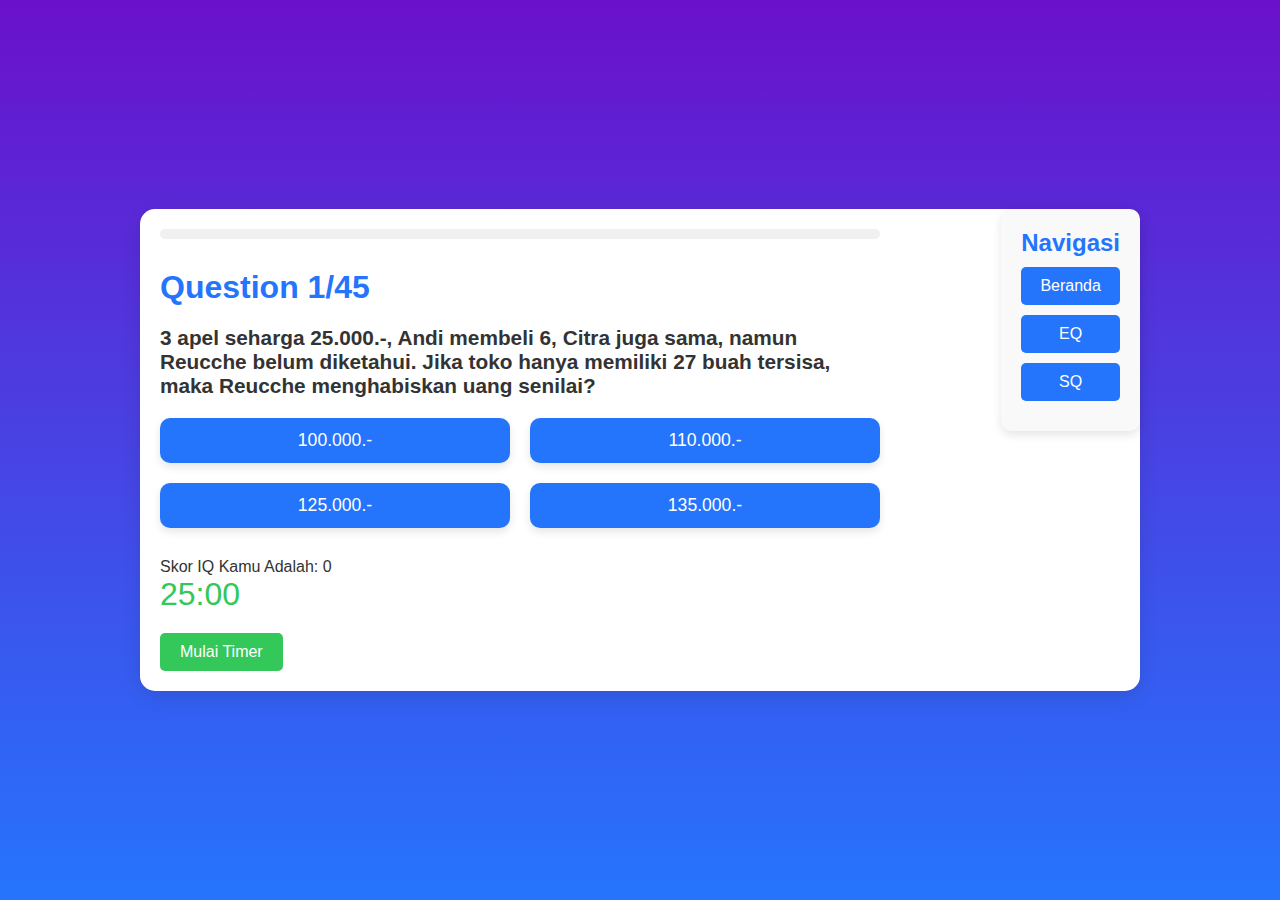
==== test.html @ 033f5ade "Add files via upload" ====
<!DOCTYPE html>
<html lang="en">
<head>
    <meta charset="UTF-8">
    <meta name="viewport" content="width=device-width, initial-scale=1.0">
    <title>IQ Test</title>
    <style>
        /* Reset dasar */
        * {
            margin: 0;
            padding: 0;
            box-sizing: border-box;
        }
        body {
            font-family: 'Arial', sans-serif;
            background: linear-gradient(to bottom, #6a11cb, #2575fc);
            color: #fff;
            display: flex;
            justify-content: center;
            align-items: center;
            min-height: 100vh;
            padding: 20px;
            overflow-x: hidden;
        }
        .container {
            max-width: 1000px;
            width: 100%;
            background: #fff;
            padding: 20px;
            border-radius: 15px;
            box-shadow: 0 6px 18px rgba(0, 0, 0, 0.1);
            display: flex;
            flex-direction: row;
            gap: 20px;
            color: #333;
            position: relative;
        }
        .content {
            flex: 3;
            max-width: 75%;
        }
        .navigation {
            flex: 1;
            max-width: 25%;
            background: #f9f9f9;
            padding: 20px;
            border-radius: 10px;
            box-shadow: 0 4px 10px rgba(0, 0, 0, 0.1);
            position: absolute;
            top: 0;
            right: 0;
        }
        .navigation h2 {
            font-size: 1.5rem;
            margin-bottom: 10px;
            color: #2575fc;
        }
        .navigation .nav-item {
            margin: 10px 0;
        }
        .navigation .nav-item a {
            display: block;
            text-decoration: none;
            background: #2575fc;
            color: #fff;
            padding: 10px 15px;
            border-radius: 5px;
            transition: all 0.3s ease;
        }
        .navigation .nav-item a:hover {
            background: #6a11cb;
        }
        h1 {
            font-size: 2rem;
            margin-bottom: 20px;
            color: #2575fc;
        }
        .timer {
            font-size: 2rem;
            margin-bottom: 20px;
            color: #34c759;
        }
        .progress-bar-container {
            width: 100%;
            background: #f0f0f0;
            height: 10px;
            border-radius: 50px;
            margin-bottom: 30px;
        }
        .progress-bar {
            width: 0;
            height: 100%;
            background: green;
            border-radius: 50px;
            transition: width 0.4s ease, background-color 0.4s ease;
        }
        .question {
            font-size: 1.3rem;
            margin-bottom: 20px;
            font-weight: bold;
        }
        .options {
            display: grid;
            gap: 20px;
            grid-template-columns: 1fr 1fr;
            margin-bottom: 30px;
        }
        .options button {
            background: #2575fc;
            color: #fff;
            border: none;
            padding: 12px;
            font-size: 1.1rem;
            border-radius: 10px;
            cursor: pointer;
            transition: all 0.3s ease;
            box-shadow: 0 4px 8px rgba(0, 0, 0, 0.1);
        }
        .options button:hover {
            background: #6a11cb;
            transform: scale(1.05);
        }
        .options button:active {
            background: #4c88d6;
            transform: scale(1);
        }
        .email-container {
            margin-top: 20px;
            text-align: left;
        }
        .email-container label {
            font-size: 1rem;
            color: #333;
        }
        .email-container input {
            width: 100%;
            padding: 10px;
            margin: 10px 0;
            border-radius: 5px;
            border: 1px solid #ccc;
            font-size: 1rem;
        }
        .email-container .checkbox {
            display: flex;
            align-items: center;
        }
        .email-container .checkbox input {
            margin-right: 10px;
        }
        .email-container button {
            background: #34c759;
            color: #fff;
            border: none;
            padding: 10px 20px;
            font-size: 1rem;
            border-radius: 5px;
            cursor: pointer;
            transition: all 0.3s ease;
        }
        .email-container button:hover {
            background: #2bb54a;
        }
        @media screen and (max-width: 768px) {
            .container {
                flex-direction: column;
                align-items: center;
            }
            .content {
                max-width: 100%;
            }
            .navigation {
                position: static;
                max-width: 100%;
                margin-top: 20px;
            }
        }
    </style>
</head>
<body>
    <div class="container">
        <div class="content">
            <div class="progress-bar-container">
                <div class="progress-bar"></div>
            </div>
            <h1>Question <span id="question-number">1</span>/45</h1>
            <div class="question" id="question-text">Loading question...</div>
            <div class="options" id="options-container"></div>
            <div class="iq-result-container">
                <p>Skor IQ Kamu Adalah: <span id="iq-score" class="iq-score">0</span></p>
            </div>
            <!-- Timer Display -->
            <div class="timer" id="timer">25:00</div>
            <div class="email-container">
                <button id="start-timer-btn">Mulai Timer</button>
            </div>
        </div>
        <div class="navigation">
            <h2>Navigasi</h2>
            <div class="nav-item"><a href="/index.html" align="center">Beranda</a></div>
            <div class="nav-item"><a href="/test/test2.html"align="center">EQ</a></div>
            <div class="nav-item"><a href="/test/test3.html" align="center">SQ</a></div>
        </div>
    </div>

    <script>
const allQuestions = [
    { question: "4, 7, 10, 30, 50, 80, ..., 140, 180", options: ["110", "120", "115", "125"], correct: 0 },
    { question: "Jika dragon = 654312, nogard = ?", options: ["213546", "213456", "231456", "231546"], correct: 1 },
    { question: "Manakah yang salah untuk menggambarkan tajam?", options: ["durian", "pisau", "rambutan", "sangge-sangge"], correct: 2},
    { question: "Jika 3x - 7 = 11, X = ?", options: ["3", "5", "6", "7"], correct: 2 },
    { question : "3 apel seharga 25.000.-, Andi membeli 6, Citra juga sama, namun Reucche belum diketahui. Jika toko hanya memiliki 27 buah tersisa, maka Reucche menghabiskan uang senilai?", options: ["100.000.-", "110.000.-", "125.000.-", "135.000.-"], correct: 2},
    { question : "Jika Pulpen untuk menulis maka Buku untuk", options: ["mencoret", "menggambar", "mencatat", "menyetak"], correct: 0 },
    { question : "13 × (3 + 2) : 2", options: ["32", "34", "36", "39"], correct: 3},
    { question: "Jika 5 = 12, 6 = 18, maka 7 = ...", options: ["20", "21", "24", "25"], correct: 2 },
    { question: "Berapa jumlah sudut dalam segi delapan?", options: ["720", "1080", "1440", "360"], correct: 1 },
    { question: "Jika 'Arreuch' adalah kakak dari 'Gottenberg', dan 'Gottenberg' adalah anak dari 'Archuncha', apa hubungan 'Arreuch' dengan 'Archuncha'?", options: ["Ayah", "Anak", "Cucu", "Keponakan"], correct: 1 },
    { question: "Pilih kata yang tidak memiliki hubungan dengan yang lain.", options: ["Matahari", "Bulan", "Bintang", "Pohon"], correct: 3 },
    { question: "Apa angka berikutnya dalam deret 2, 6, 12, 20, ...?", options: ["30", "32", "36", "42"], correct: 1 },
    { question: "Manakah yang bukan termasuk planet?", options: ["Venus", "Mars", "Andromeda", "Saturnus"], correct: 2 },
    { question: "Jika 12:4 = 3, maka 100:25 = ...", options: ["2", "3", "4", "5"], correct: 2 },
    { question: "Apa kata yang berlawanan dengan 'ringan'?", options: ["Berat", "Panas", "Besar", "Cepat"], correct: 0 },
    { question: "Jika B = 2, C = 3, maka G = ...", options: ["5", "7", "8", "9"], correct: 1 },
    { question: "Pilih pola yang berbeda.", options: ["Segitiga", "Persegi", "Lingkaran", "Sepatu"], correct: 3 },
    { question: "Tentukan huruf kelima dalam urutan Z, Y, X, W, ...", options: ["V", "U", "T", "S"], correct: 0 },
    { question: "Apa nilai x jika 2x + 4 = 14?", options: ["4", "5", "6", "7"], correct: 1 },
    { question: "Jika 2, 3, 5, 8, 12, ..., maka angka selanjutnya adalah?", options: ["15", "17", "20", "22"], correct: 1 },
    { question: "Jika hari ini adalah Rabu, 45 hari kemudian adalah hari apa?", options: ["Jumat", "Sabtu", "Minggu", "Selasa"], correct: 1 },
    { question: "Jika A = 1, B = 2, C = 3, maka Z + Y adalah?", options: ["24", "50", "49", "51"], correct: 3 },
    { question: "Manakah di antara berikut yang berbeda?", options: ["Kayu", "Besi", "Batu", "Bunga"], correct: 3 },
    { question: "Jika Andi lebih tua dari Budi, Budi lebih tua dari Citra, dan Citra lebih tua dari Dika, siapa yang paling muda?", options: ["Budi", "Dika", "Citra", "Andi"], correct: 1 },
    { question: "Evaluasi jawaban berikut: Andi memiliki kejeniusan diatas rata-rata tapi sangat sulit berinteraksi, maka andi?", options: ["Bagus, dan sikap mungkin karena sifat", "Buruk, karena Etika & Moral lebih utama."], correct: 1 },
    { question: "Jika semua burung bisa terbang, dan burung adalah unggas, apakah unggas pasti bisa terbang?", options: ["Ya", "Tidak", "Tergantung", "Tidak ada cukup informasi"], correct: 3 },
    { question: "Apa kata yang memiliki makna kebalikan dari 'dingin'?", options: ["Hangat", "Dingin", "Panas", "Beku"], correct: 2 },
    { question: "Berapa jumlah sudut segitiga?", options: ["90°", "180°", "360°", "45°"], correct: 1 },
    { question: "Manakah yang tidak termasuk kategori buah?", options: ["Apel", "Mangga", "Tomat", "Kaktus"], correct: 3 },
    { question: "Jika buku ada di rak, rak ada di kamar, maka buku berada di ...", options: ["Kamar", "Meja", "Dapur", "Lemari"], correct: 0 },
    { question: "Jika 8 = 64, 7 = 49, maka 6 = ...", options: ["36", "30", "24", "28"], correct: 0 },
    { question: "Jika merah + biru = ungu, biru + kuning = hijau, maka merah + kuning = ...", options: ["Ungu", "Hijau", "Jingga", "Merah"], correct: 1 },
    { question: "Jika jarum jam menunjuk angka 9, sudut yang terbentuk adalah ...", options: ["45°", "90°", "180°", "270°"], correct: 1 },
    { question: "Manakah angka yang tidak termasuk dalam deret: 3, 6, 9, 12, 15, 18, 22?", options: ["3", "15", "18", "22"], correct: 3 },
    { question: "A, A, D, E, G, I, ..., L, N", options: ["I", "H", "J", "K"], correct: 2 },
    { question: "Jika A = 3, B = 4, maka C = 6, maka D = ?", options: ["4", "5", "6", "7"], correct: 3 },
    { question: "Berapa hasil dari 12 × 12?", options: ["144", "120", "136", "132"], correct: 0 },
    { question: "Analisis jawaban berikut: Andi telah sedang membeli kue bolu", options: ["Benar, karena itu adalah kebahasaan", "Salah, karena itu bukan tipe kebahasaan Bahasa Indonesia"], correct: 1 },
    { question: "Apa kebalikan dari 'besar'?", options: ["Kecil", "Pendek", "Ringan", "Cepat"], correct: 0 },
    { question: "Manakah huruf yang tidak termasuk dalam kata 'LAMPIRAN'?", options: ["L", "A", "M", "Z"], correct: 3 },
    { question: "Apa angka berikutnya dalam urutan: 5, 10, 20, 40, ...?", options: ["60", "70", "80", "90"], correct: 2 },
    { question: "Jika x + y = 10 dan y = 3, maka x = ...", options: ["7", "6", "5", "4"], correct: 0 },
    { question: "Apa angka berikutnya dalam deret: 1, 4, 9, 16, ...?", options: ["20", "26", "30", "36"], correct: 3 },
    { question: "Apa nilai logika dari 'Benar AND Salah'?", options: ["Benar", "Salah"], correct: 1 },
    { question: "Seekor ayam memiliki 2 kaki. Jika ada 5 ayam, berapa jumlah kakinya?", options: ["8", "10", "12", "14"], correct: 1 },
    { question: "Apa hasil dari 9 - 3 x 2?", options: ["3", "6", "9", "12"], correct: 0 },
    { question: "Dalam pola bilangan: 2, 4, 6, 8, ..., bilangan berikutnya adalah ...", options: ["9", "10", "11", "12"], correct: 1 },
    { question: "Jika sebuah kubus memiliki panjang rusuk 3 cm, maka volumenya adalah ...", options: ["9 cm3", "18 cm3", "27 cm3", "36 cm3"], correct: 2 },
    { question: "Dalam persamaan x + 3 = 7, nilai x adalah ...", options: ["2", "3", "4", "5"], correct: 2 },
    { question: "Dalam pola: A, B, C, ..., huruf berikutnya adalah ...", options: ["D", "E", "F", "G"], correct: 0 },
    { question: "Jika seekor siput bergerak 2 cm per menit, berapa jauh ia bergerak dalam 15 menit?", options: ["20 cm", "25 cm", "30 cm", "35 cm"], correct: 2 },
    { question: "Bilangan apa yang kurang dari 5 dan lebih besar dari 3?", options: ["2", "3", "4", "5"], correct: 2 },
    { question: "Jika 2^x = 16, maka nilai x adalah ...", options: ["2", "3", "4", "5"], correct: 2 },
    { question: "Dalam urutan Fibonacci: 1, 1, 2, 3, 5, ..., bilangan berikutnya adalah ...", options: ["5", "8", "13", "21"], correct: 1 },
    { question: "Sebuah lingkaran memiliki diameter 14 cm. Berapakah kelilingnya (gunakan pi = 22/7)?", options: ["44 cm", "88 cm", "154 cm", "308 cm"], correct: 1 },
    { question: "Dalam sistem biner, bilangan 1010 sama dengan ... dalam desimal", options: ["8", "10", "12", "14"], correct: 1 },
    { question: "Bentuk geometri dengan 4 sisi yang sama panjang disebut ...", options: ["Persegi", "Segitiga", "Lingkaran", "Trapesium"], correct: 0 },
    { question: "Angka apa yang muncul setelah 14 dalam urutan bilangan genap?", options: ["15", "16", "17", "18"], correct: 1 },
    { question: "Apa nilai logika dari 'Benar AND Salah'?", options: ["Benar", "Salah"], correct: 1 },
    { question: "Dina memiliki 3 apel dan memberikan 1 kepada Toni. Berapa apel yang tersisa?", options: ["1", "2", "3", "4"], correct: 1 },
    { question: "Jika A = 2 dan B = 3, maka nilai dari A x B adalah ...", options: ["5", "6", "7", "8"], correct: 1 },
    { question: "Jika hari ini adalah Jumat, maka 15 hari sebelumnya adalah ...", options: ["Senin", "Selasa", "Rabu", "Kamis"], correct: 3 },
    { question: "Jika kecepatan cahaya adalah 300.000 km/s, berapa jarak yang ditempuh dalam 5 detik?", options: ["1.500.000 km", "1.200.000 km", "1.800.000 km", "2.000.000 km"], correct: 0 },
    { question: "Jika sebuah segitiga memiliki sudut 90 derajat, maka disebut ...", options: ["Segitiga siku-siku", "Segitiga sama sisi", "Segitiga lancip", "Segitiga tumpul"], correct: 0 },
    { question: "Dalam bahasa pemrograman, perintah 'while' digunakan untuk ...", options: ["Percabangan", "Pengulangan", "Deklarasi", "Pemberhentian"], correct: 1 },
    { question: "Berapa jumlah sisi pada sebuah dodekahedron?", options: ["10", "12", "14", "20"], correct: 1 },
    { question: "Seorang detektif menemukan sidik jari di tempat kejadian, tetapi tidak ada saksi mata. Apa langkah logis pertama yang harus diambil?", options: ["Menginterogasi tetangga", "Mengambil sampel DNA", "Mencocokkan sidik jari dengan database", "Mencari rekaman CCTV"], correct: 2 },
    { question: "Sebuah kapal misterius ditemukan di tengah samudra tanpa awak kapal. Apa hipotesis terbaik untuk memulai investigasi?", options: ["Kapal tenggelam sebagian", "Bajak laut menyerang", "Kerusakan mesin", "Fenomena supranatural"], correct: 1 },
    { question: "Jika seorang penulis menggunakan simbol burung untuk menggambarkan kebebasan, apa yang dapat disimpulkan tentang pendekatan literasinya?", options: ["Simbolisme", "Realisme", "Romantisme", "Naturalisme"], correct: 0 },
    { question: "Sebuah perusahaan teknologi mendadak kehilangan data pelanggan. Apa langkah terbaik untuk meminimalkan kerugian lebih lanjut?", options: ["Mengumumkan insiden kepada publik", "Melakukan audit sistem keamanan", "Menghubungi pihak berwenang", "Memulihkan data dari cadangan"], correct: 3 },
    { question: "Dalam sebuah eksperimen, seorang ilmuwan menemukan bahwa hasil pengamatan tidak sesuai hipotesis. Apa langkah berikutnya?", options: ["Mengubah data agar sesuai", "Mengulang eksperimen", "Membatalkan penelitian", "Membuat hipotesis baru"], correct: 1 },
    { question: "Sebuah komunitas mengalami penurunan populasi mendadak. Apa penyebab yang paling masuk akal untuk diteliti pertama kali?", options: ["Perubahan ekonomi", "Wabah penyakit", "Bencana alam", "Migrasi besar-besaran"], correct: 3 },
    { question: "Jika seorang seniman menggambar potret dirinya dengan latar belakang yang berubah-ubah, apa pesan yang mungkin ingin disampaikan?", options: ["Identitas yang fleksibel", "Keindahan alam", "Kesepian", "Kehidupan yang stabil"], correct: 0 },
    { question: "Seorang arkeolog menemukan artefak kuno di sebuah gua. Apa langkah pertama yang harus dilakukan untuk melindungi artefak?", options: ["Membersihkannya", "Mengukur dimensinya", "Mengamankan situs penemuan", "Mengidentifikasi usianya"], correct: 2 },
    { question: "Jika sebuah cerita menggunakan plot twist di akhir, apa tujuan utamanya?", options: ["Meningkatkan ketegangan", "Mengejutkan pembaca", "Menjelaskan alur", "Menghilangkan konflik"], correct: 1 },
    { question: "Dalam debat, seorang pembicara menggunakan data yang tidak relevan. Apa strategi terbaik untuk menanggapinya?", options: ["Mengabaikan data tersebut", "Menyerang karakter pembicara", "Menyanggah dengan data relevan", "Mengubah topik debat"], correct: 2 },
    { question: "Jika seorang filsuf menyatakan bahwa 'keberadaan mendahului esensi', ideologi apa yang dia anut?", options: ["Eksistensialisme", "Positivisme", "Materialisme", "Humanisme"], correct: 0 },
    { question: "Dalam sebuah lukisan abstrak, warna merah mendominasi. Apa interpretasi yang paling umum?", options: ["Kemarahan", "Cinta", "Kebebasan", "Kematian"], correct: 0 },
    { question: "Seorang programmer menemukan bug dalam sistem produksi. Apa langkah pertama yang harus dilakukan?", options: ["Menonaktifkan sistem", "Mengidentifikasi penyebab bug", "Membuat solusi sementara", "Melaporkan ke manajemen"], correct: 1 },
    { question: "Jika seseorang memutuskan untuk mendaki gunung tanpa persiapan, apa risiko terbesar yang akan dihadapi?", options: ["Cedera fisik", "Kehilangan arah", "Kelelahan mental", "Kehilangan persediaan"], correct: 0 },
    { question: "Seorang pemimpin menggunakan metafora dalam pidatonya. Apa tujuan utamanya?", options: ["Menghibur audiens", "Meningkatkan pemahaman", "Menunjukkan kreativitas", "Menghindari pertanyaan sulit"], correct: 1 },
    { question: "Jika sebuah novel berfokus pada perjuangan individu melawan sistem, tema apa yang diangkat?", options: ["Kebebasan", "Keadilan", "Alienasi", "Pemberontakan"], correct: 3 },
    { question: "Seorang ilmuwan menemukan mikroorganisme baru di kedalaman laut. Apa langkah terbaik untuk memulai penelitian?", options: ["Memberi nama organisme", "Menganalisis habitatnya", "Mempelajari DNA-nya", "Mempublikasikan temuan"], correct: 2 },
    { question: "Dalam drama teater, karakter utama gagal mencapai tujuannya. Apa elemen cerita yang diperkuat?", options: ["Konflik", "Klimaks", "Antagonisme", "Tragedi"], correct: 3 },
    { question: "Seorang aktivis menggunakan media sosial untuk menyebarkan pesan. Apa keuntungan utama dari pendekatan ini?", options: ["Efisiensi biaya", "Jangkauan luas", "Keamanan informasi", "Anonimitas"], correct: 1 },
    { question: "Jika sebuah eksperimen menghasilkan hasil yang sama berulang kali, apa yang dapat disimpulkan?", options: ["Kebetulan", "Keandalan", "Kelemahan metode", "Kesalahan alat"], correct: 1 },
    { question: "Dalam sebuah perdebatan, argumen yang disampaikan menggunakan emosi kuat. Apa jenis logika yang digunakan?", options: ["Logos", "Pathos", "Ethos", "Kairos"], correct: 1 },
    { question: "Seorang fotografer menggunakan kontras cahaya dalam karyanya. Apa yang ingin ditekankan?", options: ["Keseimbangan", "Tekstur", "Emosi", "Kejelasan"], correct: 2 },
    { question: "Jika seorang ekonom menyebut 'tangan tak terlihat', siapa yang ia rujuk?", options: ["John Keynes", "Adam Smith", "Karl Marx", "David Ricardo"], correct: 1 },
    { question: "Dalam ekosistem, jika predator utama punah, apa yang mungkin terjadi?", options: ["Overpopulasi mangsa", "Migrasi besar-besaran", "Keseimbangan stabil", "Penurunan mangsa"], correct: 0 },
    { question: "Seorang seniman menciptakan karya yang mengkritik norma sosial. Apa istilah yang tepat untuk seni ini?", options: ["Seni rupa murni", "Seni konseptual", "Seni kontemporer", "Seni dekoratif"], correct: 1 },
    { question: "Jika dalam diskusi, seorang peserta terus mengalihkan topik, apa tujuannya?", options: ["Menghindari kritik", "Menguasai diskusi", "Meningkatkan fokus", "Memancing emosi"], correct: 0 },
    { question: "Dalam sebuah cerita, narator tidak dapat dipercaya. Apa dampaknya bagi pembaca?", options: ["Kehilangan minat", "Menambah intrik", "Memahami cerita lebih baik", "Menciptakan simpati"], correct: 1 },
    { question: "Sebuah karya seni menunjukkan kehidupan sehari-hari tanpa modifikasi. Apa pendekatan yang digunakan?", options: ["Realisme", "Impresionisme", "Surealisme", "Ekspresionisme"], correct: 0 },
    { question: "Jika sebuah planet kehilangan atmosfernya, apa dampak terbesar pada kehidupan?", options: ["Penurunan suhu", "Hilangnya air", "Kematian makhluk hidup", "Penurunan oksigen"], correct: 2 },
    { question: "Dalam debat, apa strategi terbaik untuk menangani serangan ad hominem?", options: ["Menyerang balik", "Mengabaikan serangan", "Mengembalikan fokus ke topik", "Meminta waktu jeda"], correct: 2 },
    { question: "Seorang pemimpin tim memutuskan untuk memberikan tanggung jawab kepada anggota yang memiliki pengalaman lebih sedikit. Apa tujuan utama langkah ini?", options: ["Mengurangi beban kerja", "Melatih kemampuan anggota", "Menghindari konflik", "Mempercepat pekerjaan"], correct: 1 },
    { question: "Jika sebuah proyek mengalami keterlambatan karena sumber daya yang terbatas, apa langkah terbaik yang dapat diambil?", options: ["Mengurangi target", "Menambah sumber daya", "Meningkatkan jam kerja", "Menghentikan proyek"], correct: 1 },
    { question: "Seorang siswa diberi tugas untuk membuat presentasi tentang perubahan iklim. Apa yang harus dia lakukan terlebih dahulu?", options: ["Mengumpulkan data terpercaya", "Membuat slide presentasi", "Berlatih berbicara", "Mengatur waktu presentasi"], correct: 0 },
    { question: "Dalam sebuah diskusi kelompok, seorang anggota terus mendominasi pembicaraan. Apa tindakan terbaik dari fasilitator?", options: ["Membiarkannya berbicara", "Mengalihkan pembicaraan", "Memberikan waktu kepada anggota lain", "Mengakhiri diskusi"], correct: 2 },
    { question: "Jika seorang pelanggan mengeluh tentang produk yang rusak, apa langkah pertama yang harus dilakukan oleh tim layanan pelanggan?", options: ["Mengganti produk", "Meminta maaf dan menginvestigasi", "Menawarkan diskon", "Menyalahkan pelanggan"], correct: 1 },
    { question: "Sebuah organisasi ingin mengurangi dampak lingkungannya. Apa langkah pertama yang dapat dilakukan?", options: ["Mengurangi penggunaan plastik", "Menanam pohon", "Mengganti energi fosil dengan energi terbarukan", "Meningkatkan kesadaran karyawan"], correct: 0 },
    { question: "Jika seorang atlet gagal mencapai targetnya, apa evaluasi terbaik yang dapat dilakukan oleh pelatih?", options: ["Menambah sesi latihan", "Mengevaluasi program latihan", "Mengubah target", "Mengkritik atlet"], correct: 1 },
    { question: "Seorang siswa terus mendapatkan nilai rendah dalam matematika. Apa pendekatan terbaik yang harus diambil guru?", options: ["Memberikan tugas tambahan", "Memahami kesulitan siswa", "Mengurangi materi yang diajarkan", "Memberikan ujian ulang"], correct: 1 },
    { question: "Dalam sebuah eksperimen, hasil yang diperoleh tidak sesuai dengan hipotesis. Apa yang harus dilakukan?", options: ["Mengulang eksperimen", "Mengubah hasil", "Menyusun laporan baru", "Mengevaluasi metode yang digunakan"], correct: 3 },
    { question: "Sebuah perusahaan menemukan bahwa produk baru mereka tidak laku di pasaran. Apa langkah evaluasi pertama yang harus dilakukan?", options: ["Menghentikan produksi", "Mencari umpan balik dari pelanggan", "Mengubah desain produk", "Meningkatkan anggaran pemasaran"], correct: 1 },
    { question: "Seorang siswa diberi tugas kelompok tetapi tidak berkontribusi. Apa yang dapat dilakukan oleh anggota kelompok lainnya?", options: ["Melaporkan kepada guru", "Membiarkan saja", "Membagi ulang tanggung jawab", "Mengeluarkannya dari kelompok"], correct: 2 },
    { question: "Jika seorang manajer menghadapi konflik antar anggota tim, apa pendekatan terbaik untuk menyelesaikannya?", options: ["Memihak salah satu pihak", "Mengabaikan konflik", "Mengadakan diskusi terbuka", "Menghukum kedua pihak"], correct: 2 },
    { question: "Dalam proyek kolaborasi, hasil akhir tidak sesuai dengan standar yang diharapkan. Apa langkah terbaik?", options: ["Menyalahkan tim", "Mengevaluasi proses kerja", "Meninggalkan proyek", "Mengurangi standar"], correct: 1 },
    { question: "Seorang guru menggunakan metode baru dalam pengajaran, tetapi siswa kesulitan memahaminya. Apa yang harus dilakukan guru?", options: ["Menggunakan metode lain", "Menjelaskan metode dengan lebih rinci", "Mengubah seluruh materi", "Mengikuti saran siswa"], correct: 1 },
    { question: "Sebuah perusahaan melihat peningkatan jumlah keluhan pelanggan. Apa yang harus dilakukan pertama kali?", options: ["Meningkatkan kualitas produk", "Melakukan survei kepuasan pelanggan", "Mengurangi harga produk", "Meningkatkan jumlah staf layanan"], correct: 1 },
    { question: "Dalam sebuah pelatihan, peserta merasa bosan dan kurang terlibat. Apa langkah terbaik yang dapat dilakukan oleh pelatih?", options: ["Menghentikan pelatihan", "Mengubah metode pelatihan", "Meningkatkan durasi pelatihan", "Memberikan tugas tambahan"], correct: 1 },
    { question: "Jika seorang ilmuwan ingin mengaplikasikan penemuan baru di dunia industri, apa langkah pertama yang harus dilakukan?", options: ["Mencari investor", "Menguji kelayakan penemuan", "Mempatenkan penemuan", "Mengumumkan kepada publik"], correct: 1 },
    { question: "Dalam sebuah proyek, salah satu anggota tim terlambat menyelesaikan tugasnya. Apa langkah yang harus diambil oleh pemimpin proyek?", options: ["Memberikan teguran", "Mengevaluasi alasan keterlambatan", "Menggantikan anggota", "Mengabaikan keterlambatan"], correct: 1 },
    { question: "Seorang karyawan baru membuat kesalahan besar dalam tugasnya. Apa langkah terbaik yang dapat diambil oleh atasannya?", options: ["Mengkritiknya di depan umum", "Memberikan bimbingan", "Mengurangi tanggung jawabnya", "Mengabaikan kesalahan"], correct: 1 },
    { question: "Jika sebuah sekolah ingin meningkatkan kemampuan literasi siswa, apa langkah awal yang dapat diambil?", options: ["Menyediakan lebih banyak buku", "Meningkatkan jumlah jam pelajaran", "Mengadakan pelatihan untuk guru", "Mengurangi jumlah siswa per kelas"], correct: 0 },
    { question: "Dalam sebuah organisasi, seorang anggota terus mengajukan ide-ide baru yang tidak realistis. Apa pendekatan terbaik?", options: ["Menolak semua ide", "Membahas kelebihan dan kekurangan ide tersebut", "Mengabaikan anggota tersebut", "Mengubah fokus organisasi"], correct: 1 },
    { question: "Jika sebuah komunitas ingin meningkatkan kesadaran lingkungan, apa langkah awal yang dapat dilakukan?", options: ["Mengadakan seminar edukasi", "Mengurangi penggunaan listrik", "Menghapus plastik sekali pakai", "Menanam pohon"], correct: 0 },
    { question: "Seorang siswa menunjukkan peningkatan besar dalam prestasi akademik. Apa yang dapat dilakukan guru untuk mempertahankan motivasinya?", options: ["Memberikan tugas tambahan", "Memberikan penghargaan", "Mengurangi beban tugas", "Mengabaikan peningkatan tersebut"], correct: 1 },
    { question: "Jika seorang klien tidak puas dengan hasil desain proyek, apa yang harus dilakukan oleh desainer?", options: ["Meninggalkan proyek", "Mendiskusikan ulang kebutuhan klien", "Mengubah desain sepenuhnya", "Mengurangi biaya proyek"], correct: 1 },
    { question: "Dalam sebuah wawancara kerja, kandidat tidak dapat menjawab pertanyaan teknis dengan baik. Apa langkah terbaik bagi pewawancara?", options: ["Menghentikan wawancara", "Menggali lebih dalam tentang pengalaman kandidat", "Menyarankan pelatihan tambahan", "Menawarkan posisi lain"], correct: 1 },
    { question: "Dalam sebuah eksperimen ilmiah, data yang dikumpulkan menunjukkan hasil yang tidak konsisten. Apa langkah terbaik?", options: ["Mengulang pengumpulan data", "Mengabaikan data", "Menggunakan data yang paling sesuai", "Mengganti alat pengumpulan data"], correct: 0 },
    { question: "Seorang atlet merasa kehilangan motivasi setelah kalah dalam kompetisi besar. Apa yang harus dilakukan oleh pelatih?", options: ["Memberikan istirahat", "Meningkatkan intensitas latihan", "Mendiskusikan tujuan masa depan", "Mengubah strategi pelatihan"], correct: 2 },
    { question: "Dalam sebuah rapat, seorang anggota mengajukan ide yang kontroversial. Apa yang harus dilakukan oleh pemimpin rapat?", options: ["Mengabaikan ide", "Mendiskusikan ide secara terbuka", "Menghentikan rapat", "Meminta anggota untuk menarik ide"], correct: 1 },
    { question: "Jika sebuah perusahaan ingin memperkenalkan teknologi baru kepada karyawannya, apa langkah pertama yang harus diambil?", options: ["Mengadakan pelatihan", "Membeli peralatan", "Mengurangi teknologi lama", "Mengumumkan rencana perubahan"], correct: 0 },
    { question: "◁ ▲ ▷, ..., ..., ◁", options:["▼, ▷", "▷, ▼", "▷, ▷", "▼, ▼"], correct: 1 },
    { question: "1. ✱, ✯, ✪ | 2. □, ■, ▣ | 3. , □, ...", options:["▫", "▪", "□", "■"], correct: 0},
    { question: "◯ □ ▪, ..., ..., ◯", options: ["■, ▪", "▫, □", "□, ▪", "□, □"], correct: 2 },
    { question: "✪ ✯, ..., ..., ✱", options: ["✯, ✪", "✪, ✯", "✱, ✯", "✪, ✱"], correct: 0 },
    { question: "▷ ▷, ..., ..., ▷", options: ["◁, ▷", "◁, ◁", "►, ◁", "▷, ◁"], correct: 1 }   
    ];

        let currentQuestion = 0;
        let correctAnswers = 0;
        let timerInterval;
        let timeLeft = 25 * 60; // 25 minutes in seconds

        const progressBar = document.querySelector(".progress-bar");
        const questionNumber = document.getElementById("question-number");
        const questionText = document.getElementById("question-text");
        const optionsContainer = document.getElementById("options-container");
        const iqScoreDisplay = document.getElementById("iq-score");
        const timerDisplay = document.getElementById("timer");

        const questions = [];

        function getRandomQuestions(num) {
            const shuffled = [...allQuestions].sort(() => 0.5 - Math.random());
            return shuffled.slice(0, num);
        }

        function initializeTest() {
            questions.push(...getRandomQuestions(45));
            loadQuestion();
        }

        function startTimer() {
            timerInterval = setInterval(() => {
                let minutes = Math.floor(timeLeft / 60);
                let seconds = timeLeft % 60;
                if (seconds < 10) seconds = "0" + seconds;
                timerDisplay.textContent = `${minutes}:${seconds}`;
                timeLeft--;

                if (timeLeft < 0 || currentQuestion >= questions.length) {
                    clearInterval(timerInterval);
                    showResult();
                }
            }, 1000);
        }

        document.getElementById("start-timer-btn").addEventListener("click", function () {
            startTimer();
        });

        function loadQuestion() {
            if (currentQuestion >= questions.length) {
                clearInterval(timerInterval);
                showResult();
                return;
            }

            const q = questions[currentQuestion];
            questionNumber.textContent = currentQuestion + 1;
            questionText.textContent = q.question;
            optionsContainer.innerHTML = "";

            q.options.forEach((option, index) => {
                const button = document.createElement("button");
                button.textContent = option;
                button.onclick = () => handleAnswer(index);
                optionsContainer.appendChild(button);
            });
        }

        function handleAnswer(selectedIndex) {
            const isCorrect = selectedIndex === questions[currentQuestion].correct;
            if (isCorrect) {
                correctAnswers++;
                progressBar.style.backgroundColor = "green";
            } else {
                progressBar.style.backgroundColor = "yellow";
            }

            const progressPercentage = ((currentQuestion + 1) / questions.length) * 100;
            progressBar.style.width = `${progressPercentage}%`;

            currentQuestion++;
            loadQuestion();
        }

        function showResult() {    
        const mean = 100; 
        const stdDev = 15; 
        const meanCorrect = 23; 
        const stdDevCorrect = 10; 
        const zScore = (correctAnswers - meanCorrect) / stdDevCorrect;
        const iq = Math.round(mean + zScore * stdDev);
        iqScoreDisplay.textContent = iq;
        }

        initializeTest();
    </script>
</body>
</html>
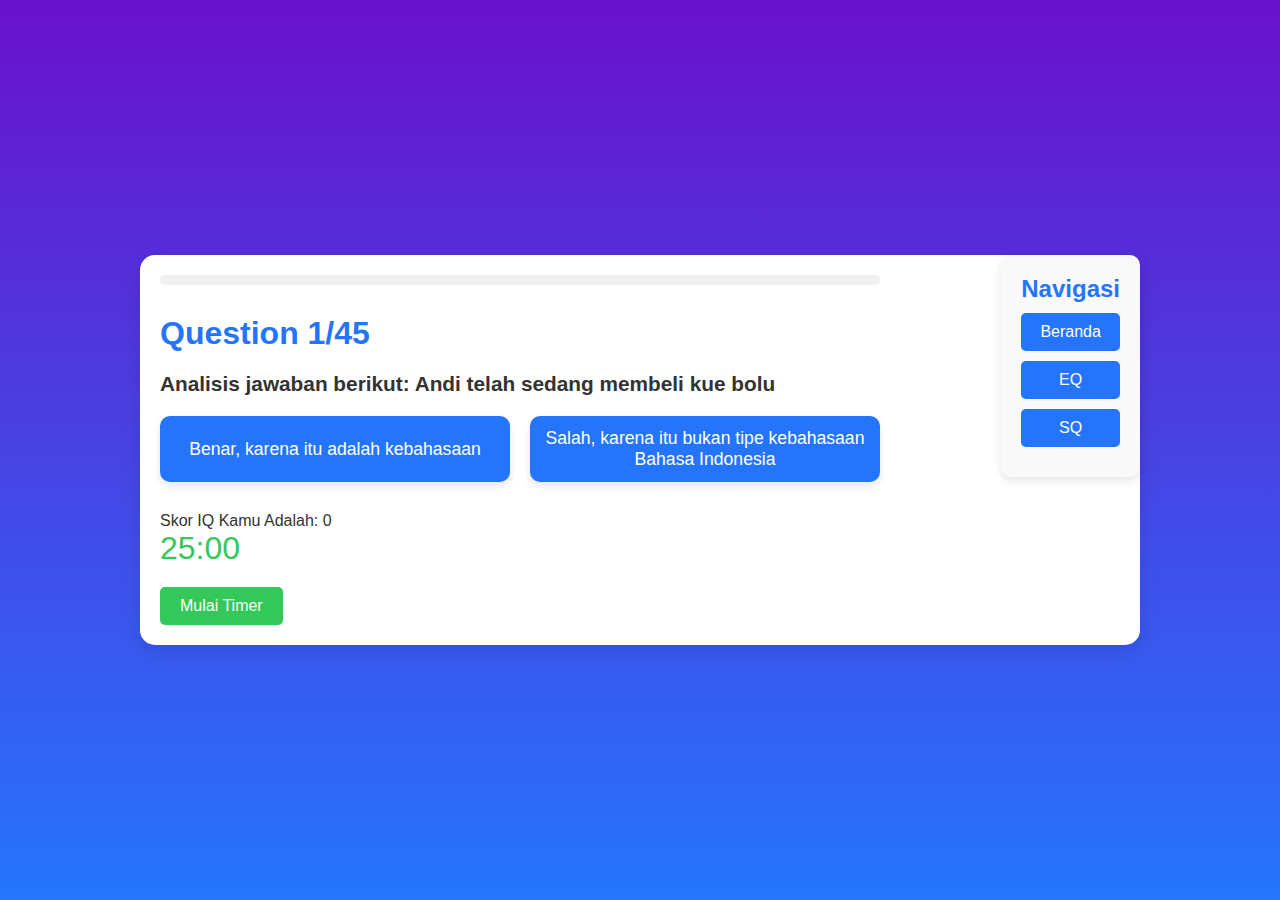
==== commit e9f0636c: "Add files via upload" ====
--- a/test.html
+++ b/test.html
@@ -258,7 +258,7 @@
     { question: "Bilangan apa yang kurang dari 5 dan lebih besar dari 3?", options: ["2", "3", "4", "5"], correct: 2 },
     { question: "Jika 2^x = 16, maka nilai x adalah ...", options: ["2", "3", "4", "5"], correct: 2 },
     { question: "Dalam urutan Fibonacci: 1, 1, 2, 3, 5, ..., bilangan berikutnya adalah ...", options: ["5", "8", "13", "21"], correct: 1 },
-    { question: "Sebuah lingkaran memiliki diameter 14 cm. Berapakah kelilingnya (gunakan pi = 22/7)?", options: ["44 cm", "88 cm", "154 cm", "308 cm"], correct: 1 },
+    { question: "Sebuah lingkaran memiliki diameter 14 cm. Berapakah kelilingnya (gunakan pi = 22/7)?", options: ["44 cm", "88 cm", "154 cm", "308 cm"], correct: 0 },
     { question: "Dalam sistem biner, bilangan 1010 sama dengan ... dalam desimal", options: ["8", "10", "12", "14"], correct: 1 },
     { question: "Bentuk geometri dengan 4 sisi yang sama panjang disebut ...", options: ["Persegi", "Segitiga", "Lingkaran", "Trapesium"], correct: 0 },
     { question: "Angka apa yang muncul setelah 14 dalam urutan bilangan genap?", options: ["15", "16", "17", "18"], correct: 1 },
@@ -329,11 +329,17 @@
     { question: "Seorang atlet merasa kehilangan motivasi setelah kalah dalam kompetisi besar. Apa yang harus dilakukan oleh pelatih?", options: ["Memberikan istirahat", "Meningkatkan intensitas latihan", "Mendiskusikan tujuan masa depan", "Mengubah strategi pelatihan"], correct: 2 },
     { question: "Dalam sebuah rapat, seorang anggota mengajukan ide yang kontroversial. Apa yang harus dilakukan oleh pemimpin rapat?", options: ["Mengabaikan ide", "Mendiskusikan ide secara terbuka", "Menghentikan rapat", "Meminta anggota untuk menarik ide"], correct: 1 },
     { question: "Jika sebuah perusahaan ingin memperkenalkan teknologi baru kepada karyawannya, apa langkah pertama yang harus diambil?", options: ["Mengadakan pelatihan", "Membeli peralatan", "Mengurangi teknologi lama", "Mengumumkan rencana perubahan"], correct: 0 },
-    { question: "◁ ▲ ▷, ..., ..., ◁", options:["▼, ▷", "▷, ▼", "▷, ▷", "▼, ▼"], correct: 1 },
-    { question: "1. ✱, ✯, ✪ | 2. □, ■, ▣ | 3. , □, ...", options:["▫", "▪", "□", "■"], correct: 0},
-    { question: "◯ □ ▪, ..., ..., ◯", options: ["■, ▪", "▫, □", "□, ▪", "□, □"], correct: 2 },
-    { question: "✪ ✯, ..., ..., ✱", options: ["✯, ✪", "✪, ✯", "✱, ✯", "✪, ✱"], correct: 0 },
-    { question: "▷ ▷, ..., ..., ▷", options: ["◁, ▷", "◁, ◁", "►, ◁", "▷, ◁"], correct: 1 }   
+    { question: "★ = ▲▲, ▲ = ▪, ★▲ = ?", "options": ["★★▪", "▪★", "▲▪", "★▪"], "correct": 3 },
+    { question: "★ = ▲▲, ▲ = ▪, ★▲ = ?", options:["★★▪", "▪★", "▲▪", "★▪"], correct: 3 },
+    { question: "■ = ●●, ● = ▲, ▲■ = ?", options:["▲▲■", "■▲▲", "●▲", "▲●"], correct: 0 },
+    { question: "✪ = ▣▣, ▣ = ✴, ✴✪ = ?", options:["✴▣", "▣✪", "✪✴", "▣✴✪"], correct: 2 },
+    { question: "▾ = ◁◁, ◁ = ✦, ✦▾ = ?", options:["▾✦✦", "✦▾", "✦✦▾", "◁✦▾"], correct: 1 },
+    { question: "⬤ = ▪▪, ▪ = ▾, ▾⬤ = ?", options:["⬤▪▪", "▪⬤", "▪▪⬤", "⬤⬤▪"], correct: 2 },
+    { question: "◀ = ✧✧, ✧ = ■, ■◀ = ?", options:["◀✧✧", "✧◀", "✧✧◀", "■✧◀"], correct: 1 },
+    { question: "✴ = ▣▣, ▣ = ⬛, ⬛✴ = ?", options:["▣⬛✴", "⬛▣✴", "✴⬛", "⬛⬛✴"], correct: 3 },
+    { question: "■ = ▴▴, ▴ = ✯, ✯■ = ?", options:["■✯✯", "✯■", "✯✯■", "■■✯"], correct: 1 },
+    { question: "▽ = ▪▪, ▪ = ▸, ▸▽ = ?", options:["▪▽▪", "▽▸", "▪▪▽", "▸▪▽"], correct: 2 },
+    { question: "⬛ = ▣▣, ▣ = ▲, ▲⬛ = ?", options:["▲▲⬛", "⬛▲", "▣▲⬛", "▲⬛▣"], correct: 0 }
     ];
 
         let currentQuestion = 0;
